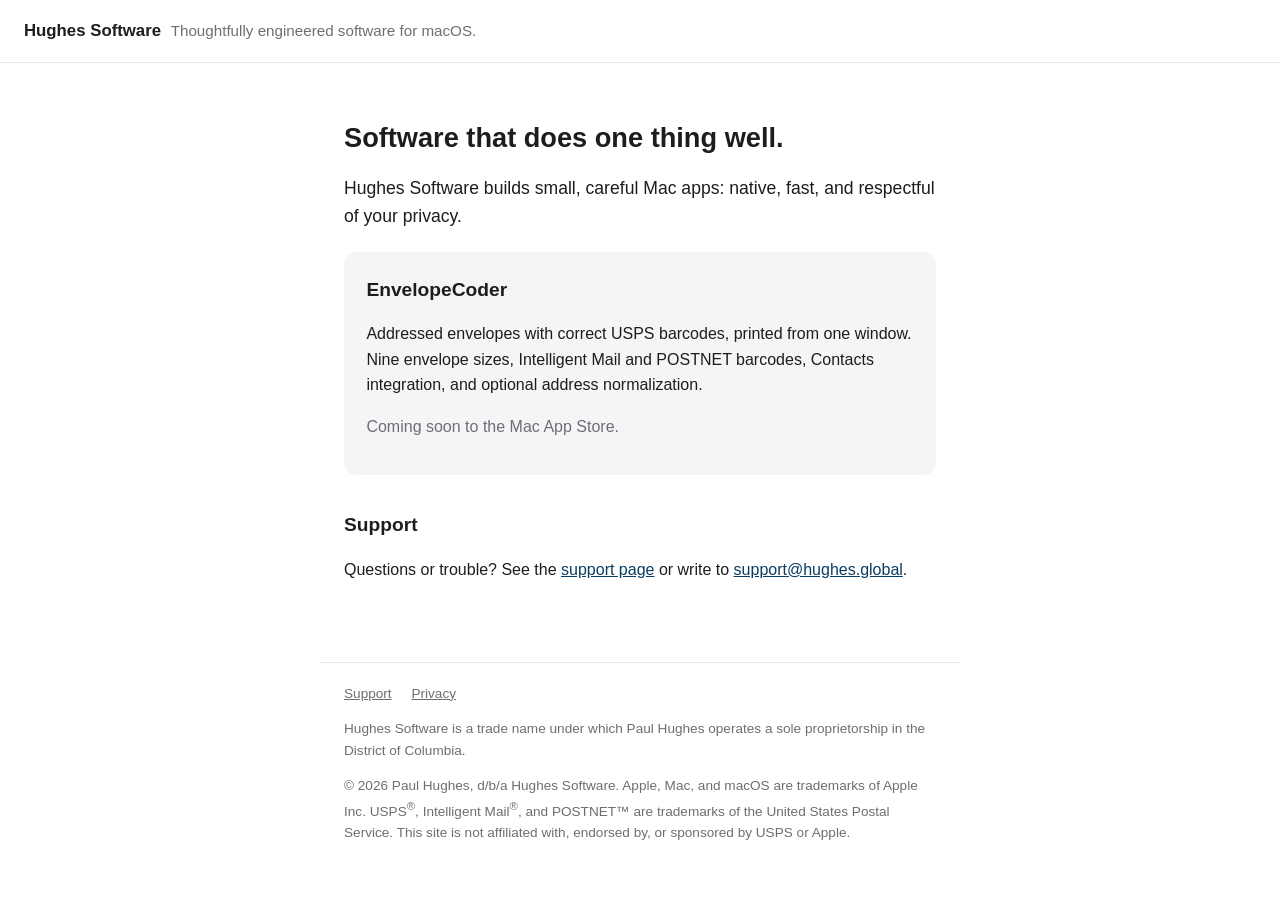
==== index.html @ 5632e485 "Add files via upload" ====
<!DOCTYPE html>
<html lang="en">
<head>
<meta charset="utf-8">
<meta name="viewport" content="width=device-width, initial-scale=1">
<title>Hughes Software</title>
<meta name="description" content="Hughes Software — thoughtfully engineered software for macOS.">
<link rel="stylesheet" href="style.css">
</head>
<body>
<header class="site">
  <a href="/">Hughes Software</a><span class="tagline">Thoughtfully engineered software for macOS.</span>
</header>
<main>
  <h1>Software that does one thing well.</h1>
  <p class="lede">Hughes Software builds small, careful Mac apps: native, fast, and respectful of your privacy.</p>

  <div class="card">
    <h2>EnvelopeCoder</h2>
    <p>Addressed envelopes with correct USPS barcodes, printed from one window. Nine envelope sizes, Intelligent Mail and POSTNET barcodes, Contacts integration, and optional address normalization.</p>
    <p class="muted">Coming soon to the Mac App Store.</p>
  </div>

  <h2>Support</h2>
  <p>Questions or trouble? See the <a href="/support/">support page</a> or write to <a href="mailto:support@hughes.global">support@hughes.global</a>.</p>
</main>
<footer class="site">
  <nav>
    <a href="/support/">Support</a>
    <a href="/privacy/">Privacy</a>
  </nav>
  <p>Hughes Software is a trade name under which Paul Hughes operates a sole proprietorship in the District of Columbia.</p>
  <p>&copy; 2026 Paul Hughes, d/b/a Hughes Software. Apple, Mac, and macOS are trademarks of Apple Inc. USPS<sup>&reg;</sup>, Intelligent Mail<sup>&reg;</sup>, and POSTNET&trade; are trademarks of the United States Postal Service. This site is not affiliated with, endorsed by, or sponsored by USPS or Apple.</p>
</footer>
</body>
</html>
---- style.css ----
/* Hughes Software — hughes.global
   Single stylesheet, no frameworks, no scripts. */

:root {
  --ink: #1d1d1f;
  --paper: #ffffff;
  --muted: #6e6e73;
  --accent: #0a3d62;
  --rule: #e5e5ea;
  --card: #f5f5f7;
}

@media (prefers-color-scheme: dark) {
  :root {
    --ink: #f5f5f7;
    --paper: #1d1d1f;
    --muted: #a1a1a6;
    --accent: #9ec1dd;
    --rule: #3a3a3c;
    --card: #2c2c2e;
  }
}

* { box-sizing: border-box; }

body {
  margin: 0;
  font-family: -apple-system, BlinkMacSystemFont, "Segoe UI", Helvetica, Arial, sans-serif;
  color: var(--ink);
  background: var(--paper);
  line-height: 1.6;
}

header.site {
  border-bottom: 1px solid var(--rule);
  padding: 1.1rem 1.5rem;
}

header.site a {
  color: var(--ink);
  text-decoration: none;
  font-weight: 600;
  font-size: 1.05rem;
}

header.site .tagline {
  color: var(--muted);
  font-weight: 400;
  margin-left: 0.6rem;
  font-size: 0.95rem;
}

main {
  max-width: 40rem;
  margin: 0 auto;
  padding: 2.5rem 1.5rem 4rem;
}

h1 { font-size: 1.7rem; line-height: 1.25; }
h2 { font-size: 1.2rem; margin-top: 2.2rem; }

a { color: var(--accent); }

p.lede { font-size: 1.1rem; }

.card {
  background: var(--card);
  border-radius: 12px;
  padding: 1.2rem 1.4rem;
  margin: 1.4rem 0;
}

.card h2 { margin-top: 0.2rem; }

.muted { color: var(--muted); }

footer.site {
  border-top: 1px solid var(--rule);
  color: var(--muted);
  font-size: 0.85rem;
  padding: 1.2rem 1.5rem 2rem;
  max-width: 40rem;
  margin: 0 auto;
}

footer.site nav a { color: var(--muted); margin-right: 1rem; }
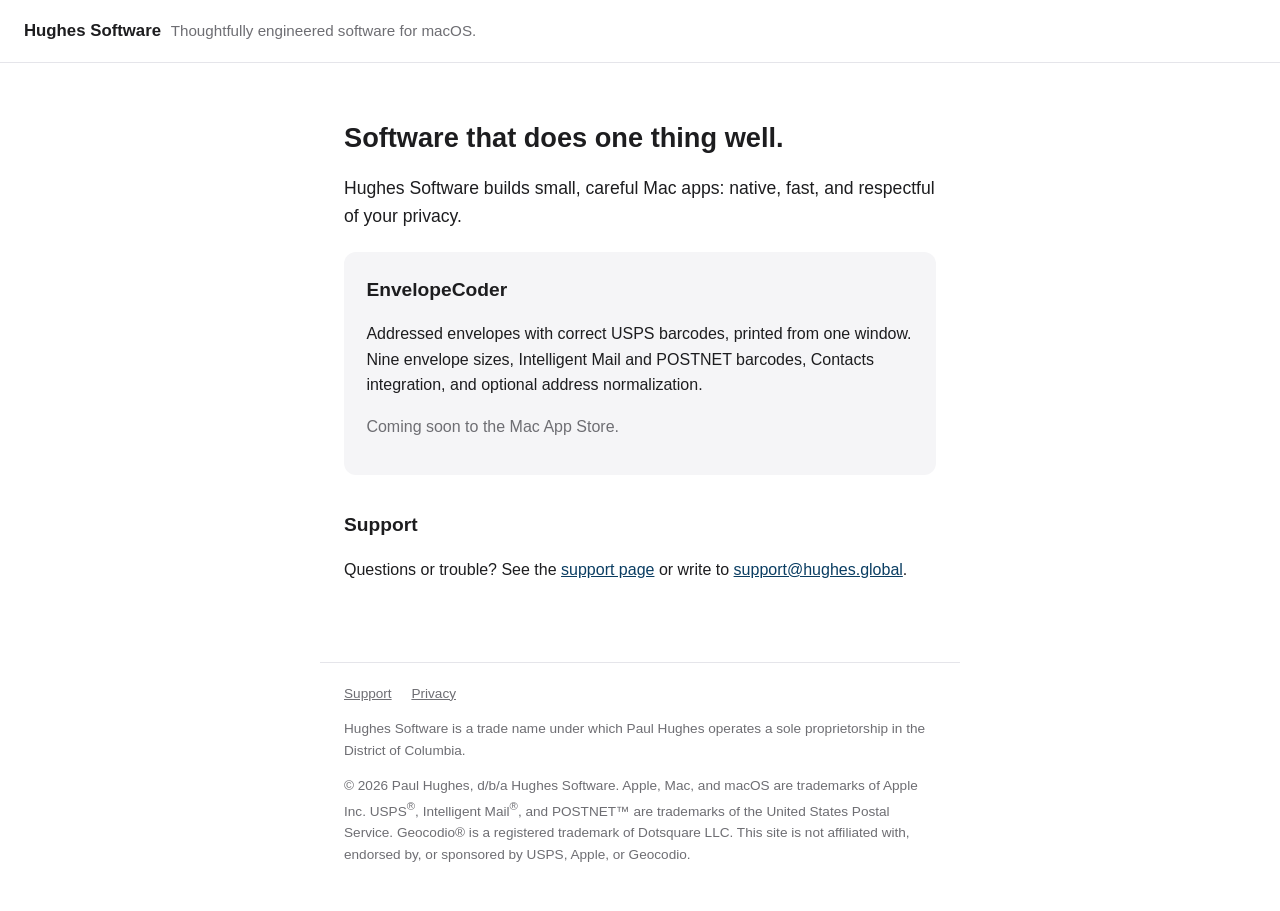
==== commit e43ded2d: "Update footer trademark and affiliation notices" ====
--- a/index.html
+++ b/index.html
@@ -30,7 +30,7 @@
     <a href="/privacy/">Privacy</a>
   </nav>
   <p>Hughes Software is a trade name under which Paul Hughes operates a sole proprietorship in the District of Columbia.</p>
-  <p>&copy; 2026 Paul Hughes, d/b/a Hughes Software. Apple, Mac, and macOS are trademarks of Apple Inc. USPS<sup>&reg;</sup>, Intelligent Mail<sup>&reg;</sup>, and POSTNET&trade; are trademarks of the United States Postal Service. This site is not affiliated with, endorsed by, or sponsored by USPS or Apple.</p>
+  <p>&copy; 2026 Paul Hughes, d/b/a Hughes Software. Apple, Mac, and macOS are trademarks of Apple Inc. USPS<sup>&reg;</sup>, Intelligent Mail<sup>&reg;</sup>, and POSTNET&trade; are trademarks of the United States Postal Service. Geocodio&reg; is a registered trademark of Dotsquare LLC. This site is not affiliated with, endorsed by, or sponsored by USPS, Apple, or Geocodio.</p>
 </footer>
 </body>
 </html>
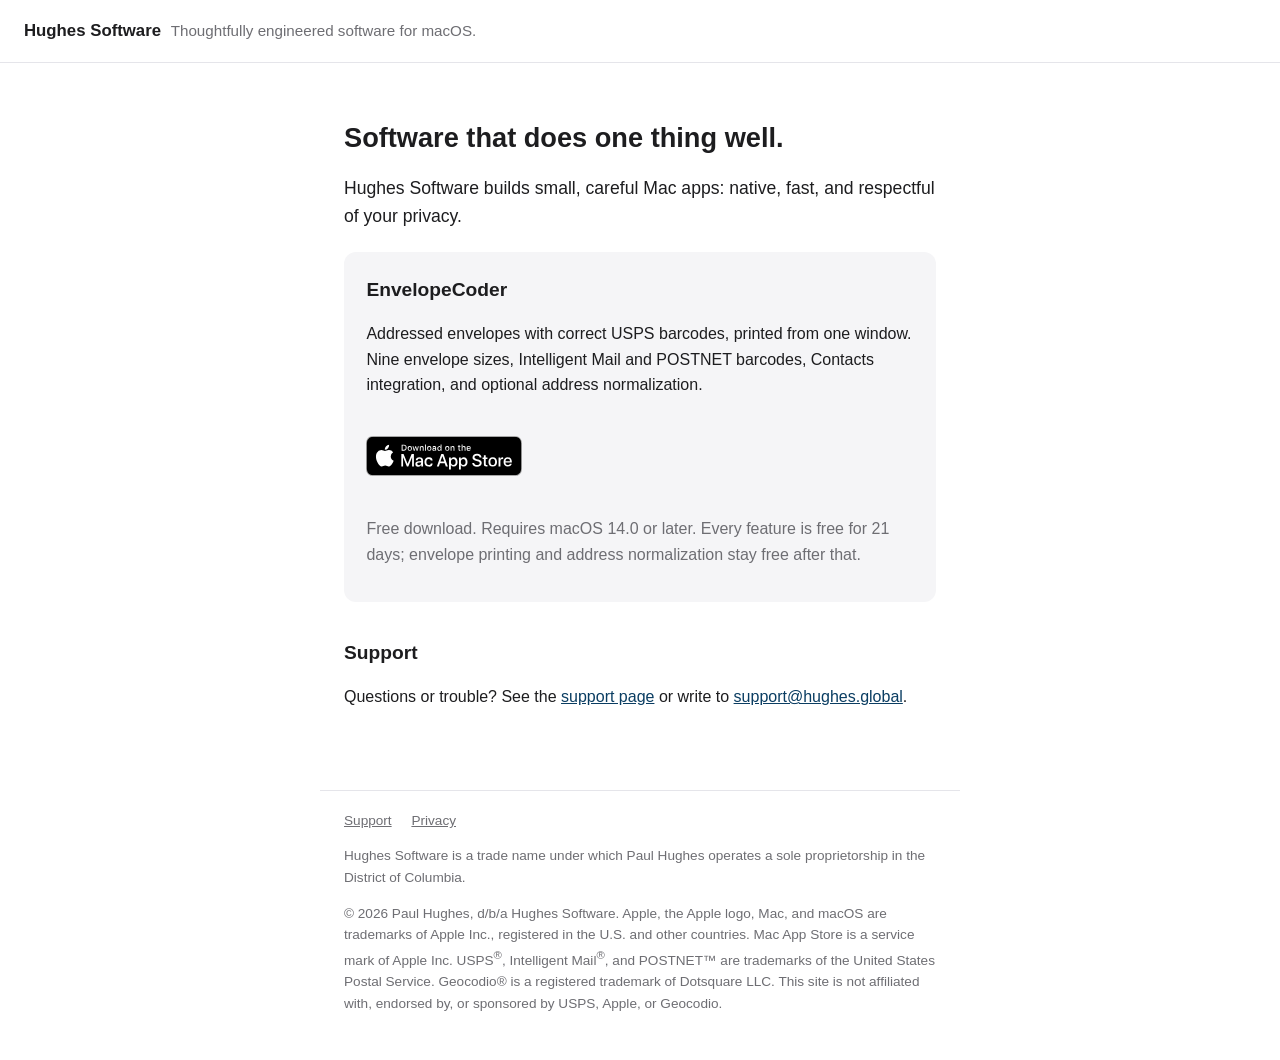
==== commit 5dad74ce: "Link to the Mac App Store listing from the home page" ====
--- a/index.html
+++ b/index.html
@@ -18,7 +18,12 @@
   <div class="card">
     <h2>EnvelopeCoder</h2>
     <p>Addressed envelopes with correct USPS barcodes, printed from one window. Nine envelope sizes, Intelligent Mail and POSTNET barcodes, Contacts integration, and optional address normalization.</p>
-    <p class="muted">Coming soon to the Mac App Store.</p>
+    <p class="badge-row">
+      <a class="badge" href="https://apps.apple.com/us/app/envelopecoder/id6790419731">
+        <img src="/assets/Download_on_the_Mac_App_Store_Badge_US-UK_RGB_blk_092917.svg" alt="Download on the Mac App Store" width="156" height="40">
+      </a>
+    </p>
+    <p class="muted">Free download. Requires macOS 14.0 or later. Every feature is free for 21 days; envelope printing and address normalization stay free after that.</p>
   </div>
 
   <h2>Support</h2>
@@ -30,7 +35,7 @@
     <a href="/privacy/">Privacy</a>
   </nav>
   <p>Hughes Software is a trade name under which Paul Hughes operates a sole proprietorship in the District of Columbia.</p>
-  <p>&copy; 2026 Paul Hughes, d/b/a Hughes Software. Apple, Mac, and macOS are trademarks of Apple Inc. USPS<sup>&reg;</sup>, Intelligent Mail<sup>&reg;</sup>, and POSTNET&trade; are trademarks of the United States Postal Service. Geocodio&reg; is a registered trademark of Dotsquare LLC. This site is not affiliated with, endorsed by, or sponsored by USPS, Apple, or Geocodio.</p>
+  <p>&copy; 2026 Paul Hughes, d/b/a Hughes Software. Apple, the Apple logo, Mac, and macOS are trademarks of Apple Inc., registered in the U.S. and other countries. Mac App Store is a service mark of Apple Inc. USPS<sup>&reg;</sup>, Intelligent Mail<sup>&reg;</sup>, and POSTNET&trade; are trademarks of the United States Postal Service. Geocodio&reg; is a registered trademark of Dotsquare LLC. This site is not affiliated with, endorsed by, or sponsored by USPS, Apple, or Geocodio.</p>
 </footer>
 </body>
 </html>
--- a/style.css
+++ b/style.css
@@ -74,6 +74,38 @@
 
 .muted { color: var(--muted); }
 
+/* Mac App Store badge.
+   Apple's graphic standards (App Store Marketing Resources and Identity
+   Guidelines, read July 31, 2026):
+   - Minimum onscreen height is 40 px. The artwork is natively 156.1 x 40,
+     so it is placed at exactly 1:1 and never scaled.
+   - Minimum clear space is one-quarter of the badge height = 10 px. The
+     margins below are 16 px, comfortably outside that.
+   - "Don't modify, angle, or animate the App Store badge." Hence no hover
+     transform, opacity shift, filter or transition anywhere in this rule.
+   - The grey border is part of the artwork and is what lets the preferred
+     black badge sit on a dark background, so no light/dark swap is needed. */
+.badge-row { margin: 1.4rem 0 1rem; }
+
+a.badge {
+  display: inline-block;
+  line-height: 0;          /* no descender gap under the artwork */
+  margin: 16px 16px 16px 0;
+}
+
+a.badge img {
+  width: 156px;
+  height: 40px;
+  display: block;
+}
+
+/* Focus ring sits 12 px out, i.e. beyond the 10 px clear space. */
+a.badge:focus-visible {
+  outline: 2px solid var(--accent);
+  outline-offset: 12px;
+  border-radius: 2px;
+}
+
 footer.site {
   border-top: 1px solid var(--rule);
   color: var(--muted);
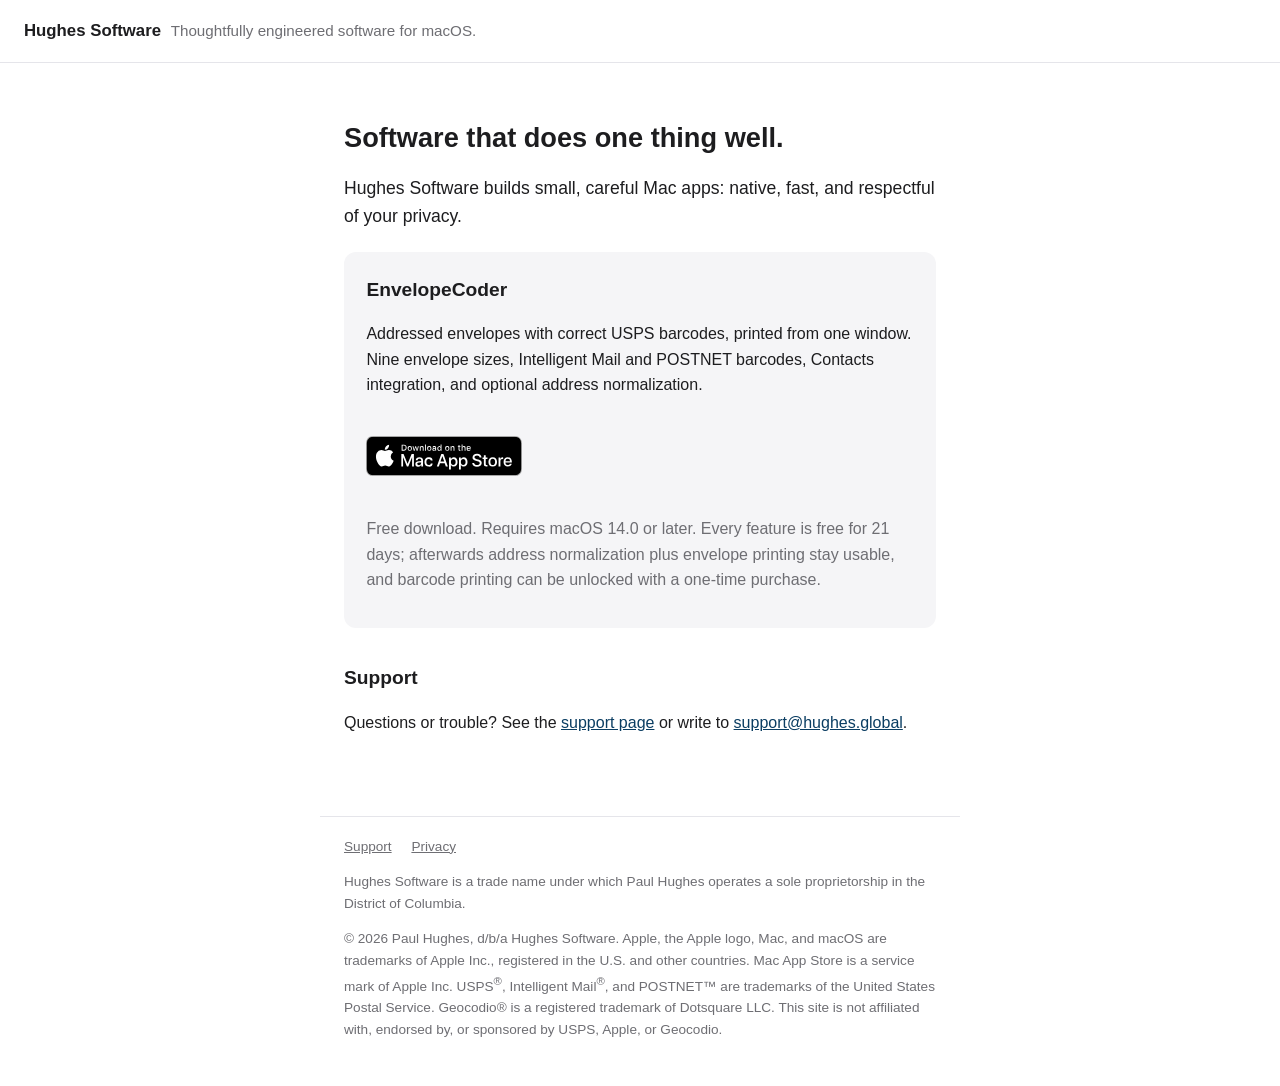
==== commit 2d972414: "Match trial wording to the App Store listing" ====
--- a/index.html
+++ b/index.html
@@ -23,7 +23,7 @@
         <img src="/assets/Download_on_the_Mac_App_Store_Badge_US-UK_RGB_blk_092917.svg" alt="Download on the Mac App Store" width="156" height="40">
       </a>
     </p>
-    <p class="muted">Free download. Requires macOS 14.0 or later. Every feature is free for 21 days; envelope printing and address normalization stay free after that.</p>
+    <p class="muted">Free download. Requires macOS 14.0 or later. Every feature is free for 21 days; afterwards address normalization plus envelope printing stay usable, and barcode printing can be unlocked with a one-time purchase.</p>
   </div>
 
   <h2>Support</h2>
